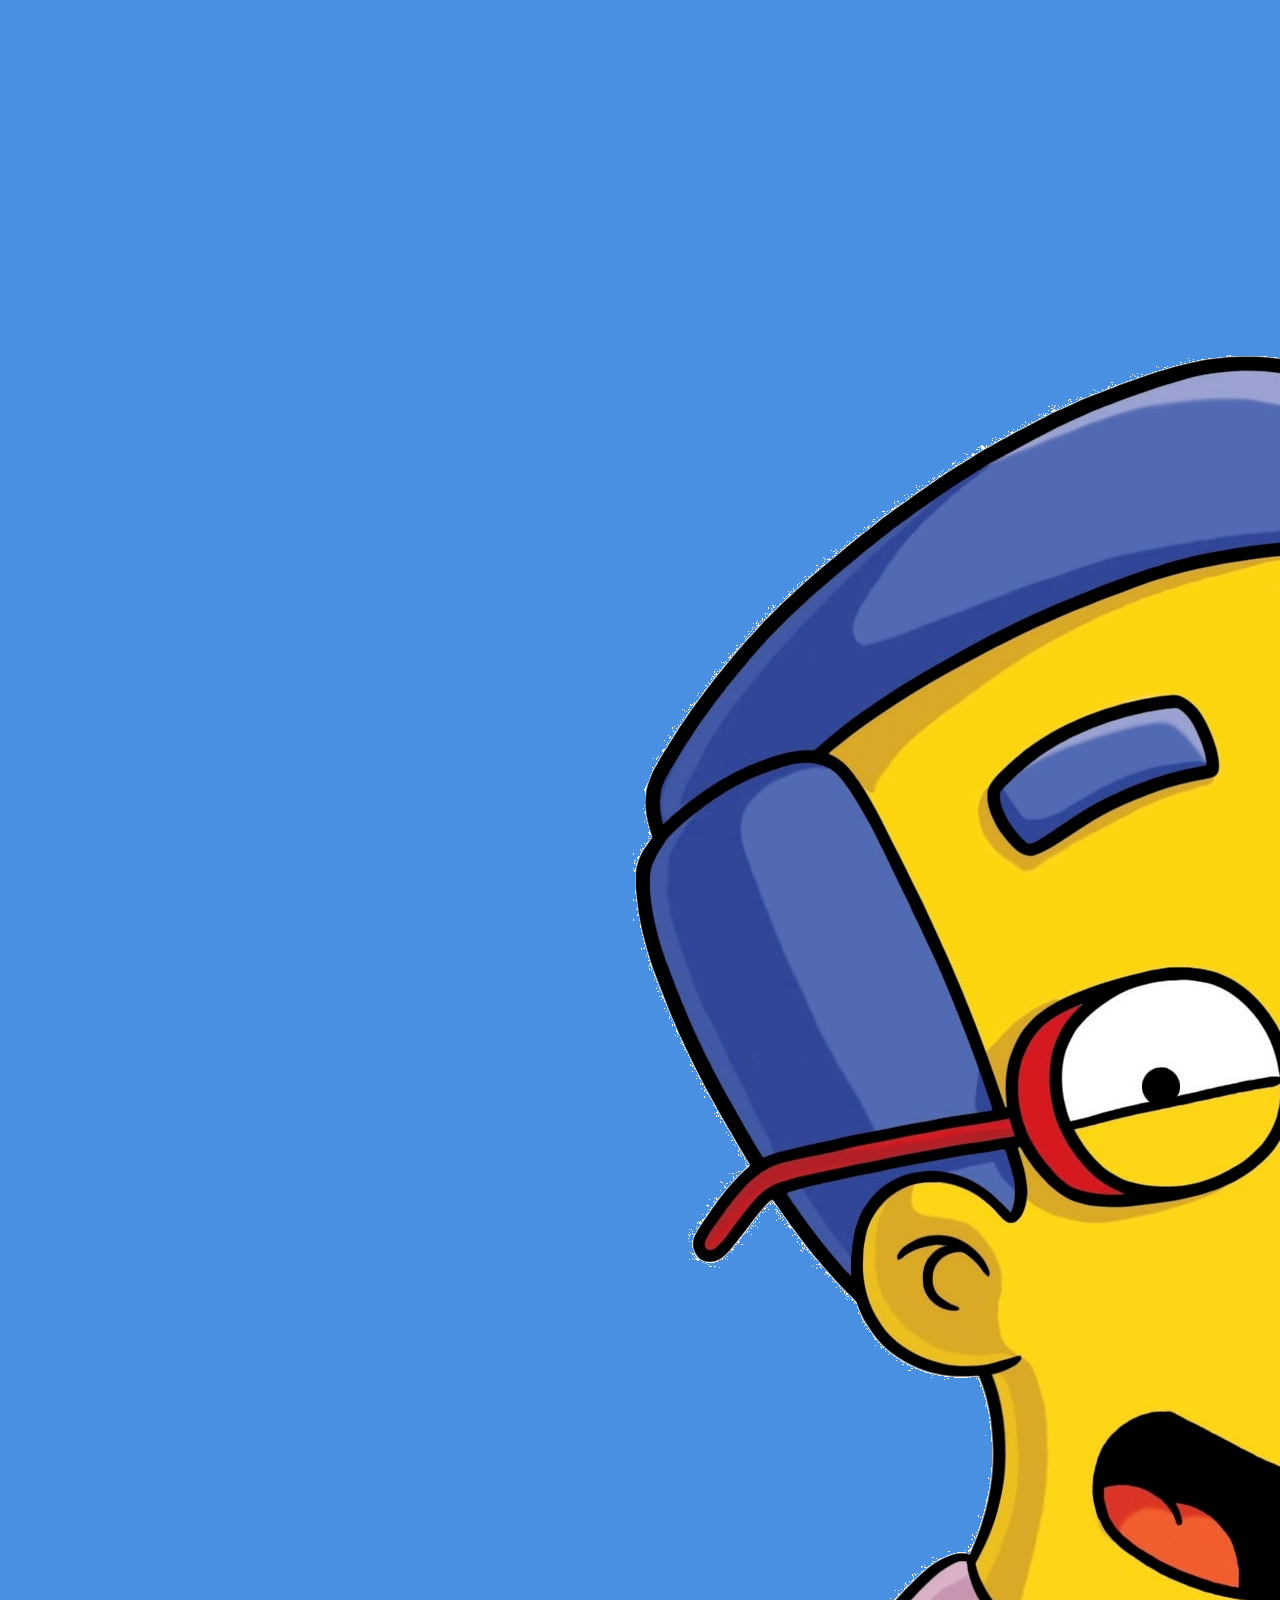
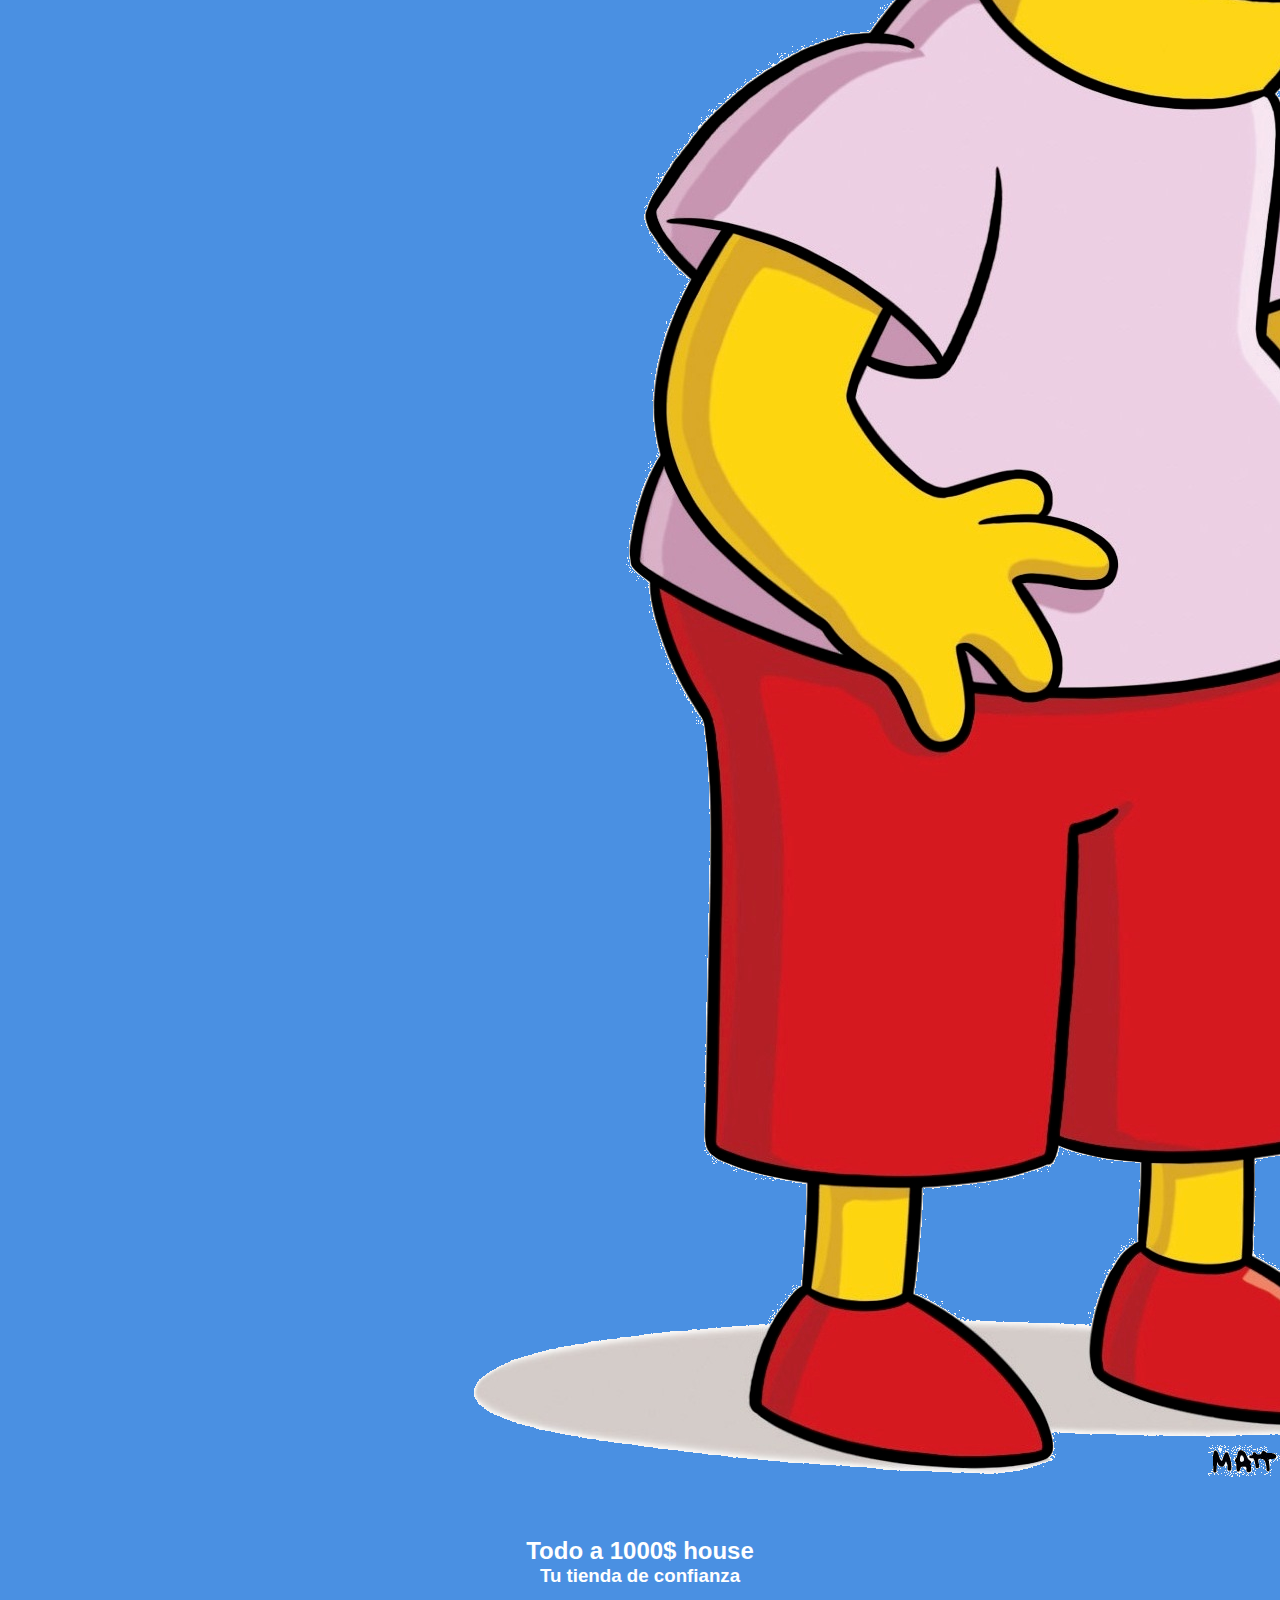
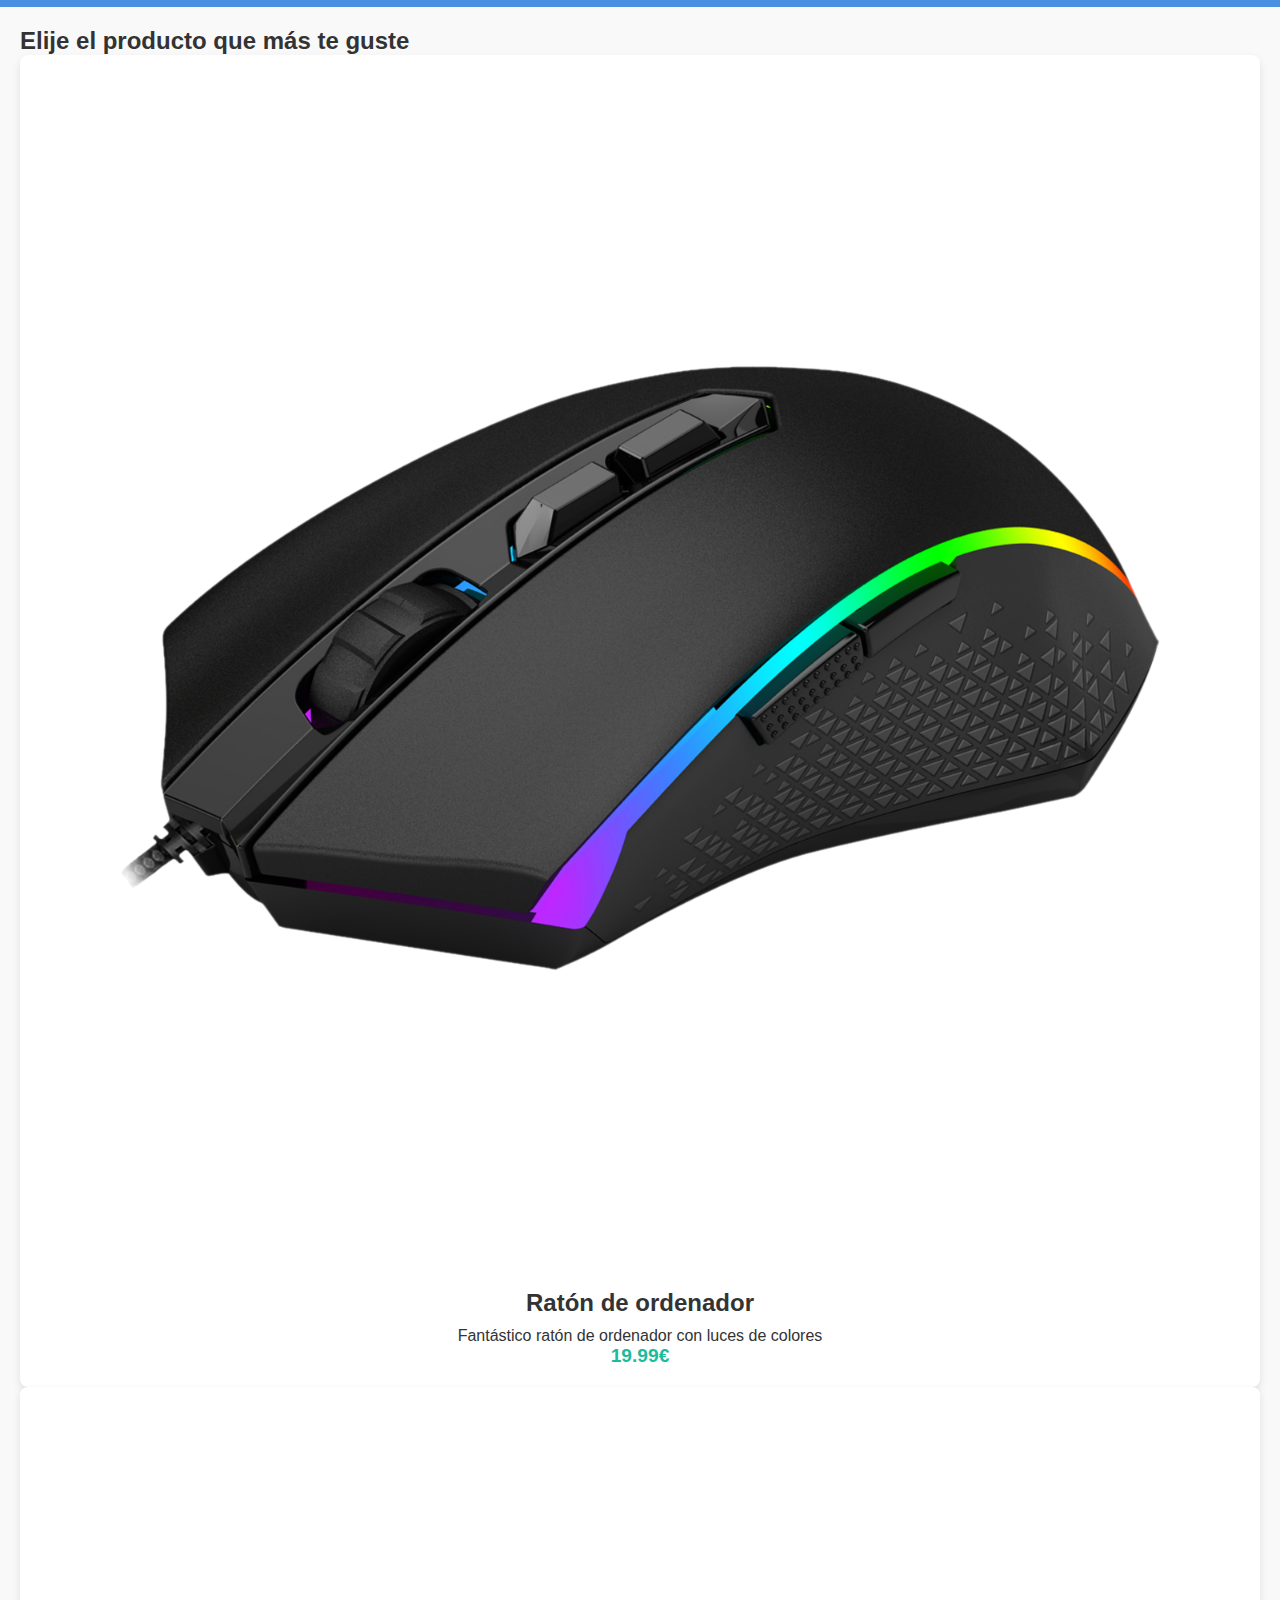
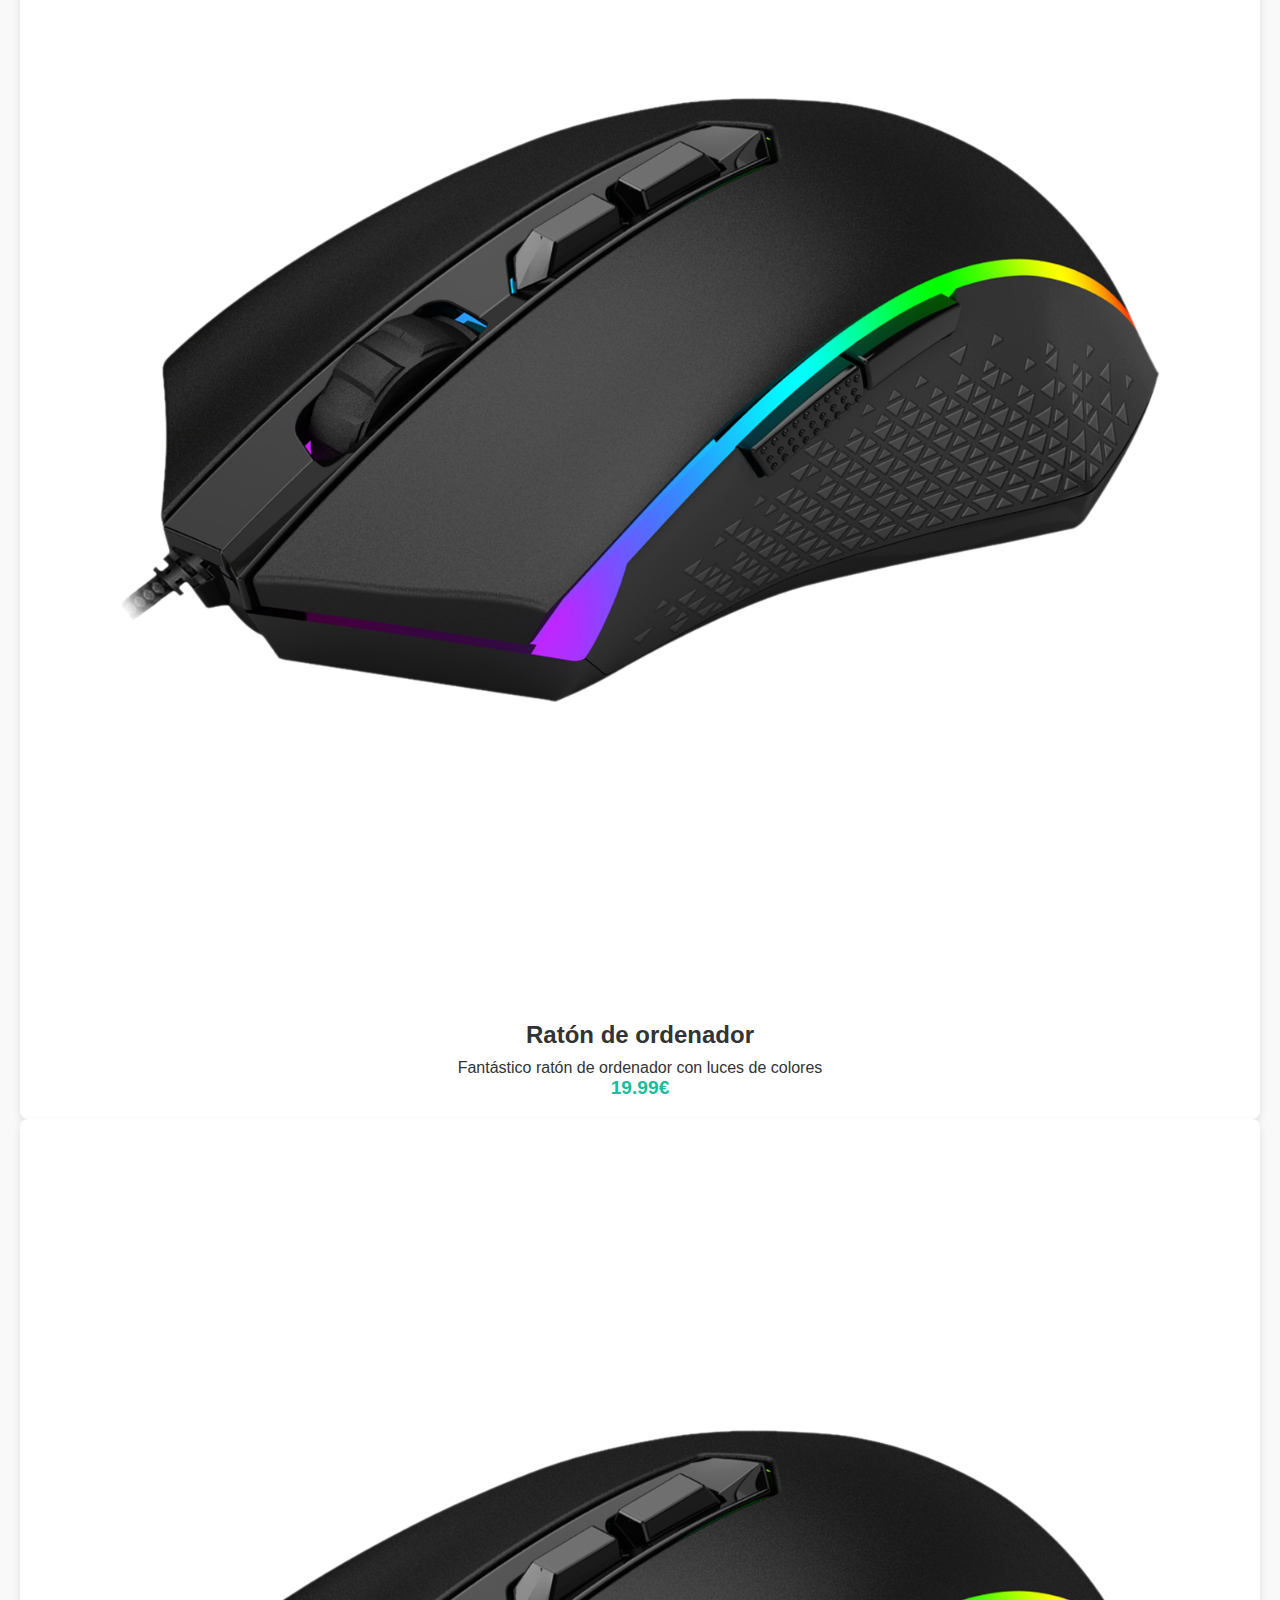
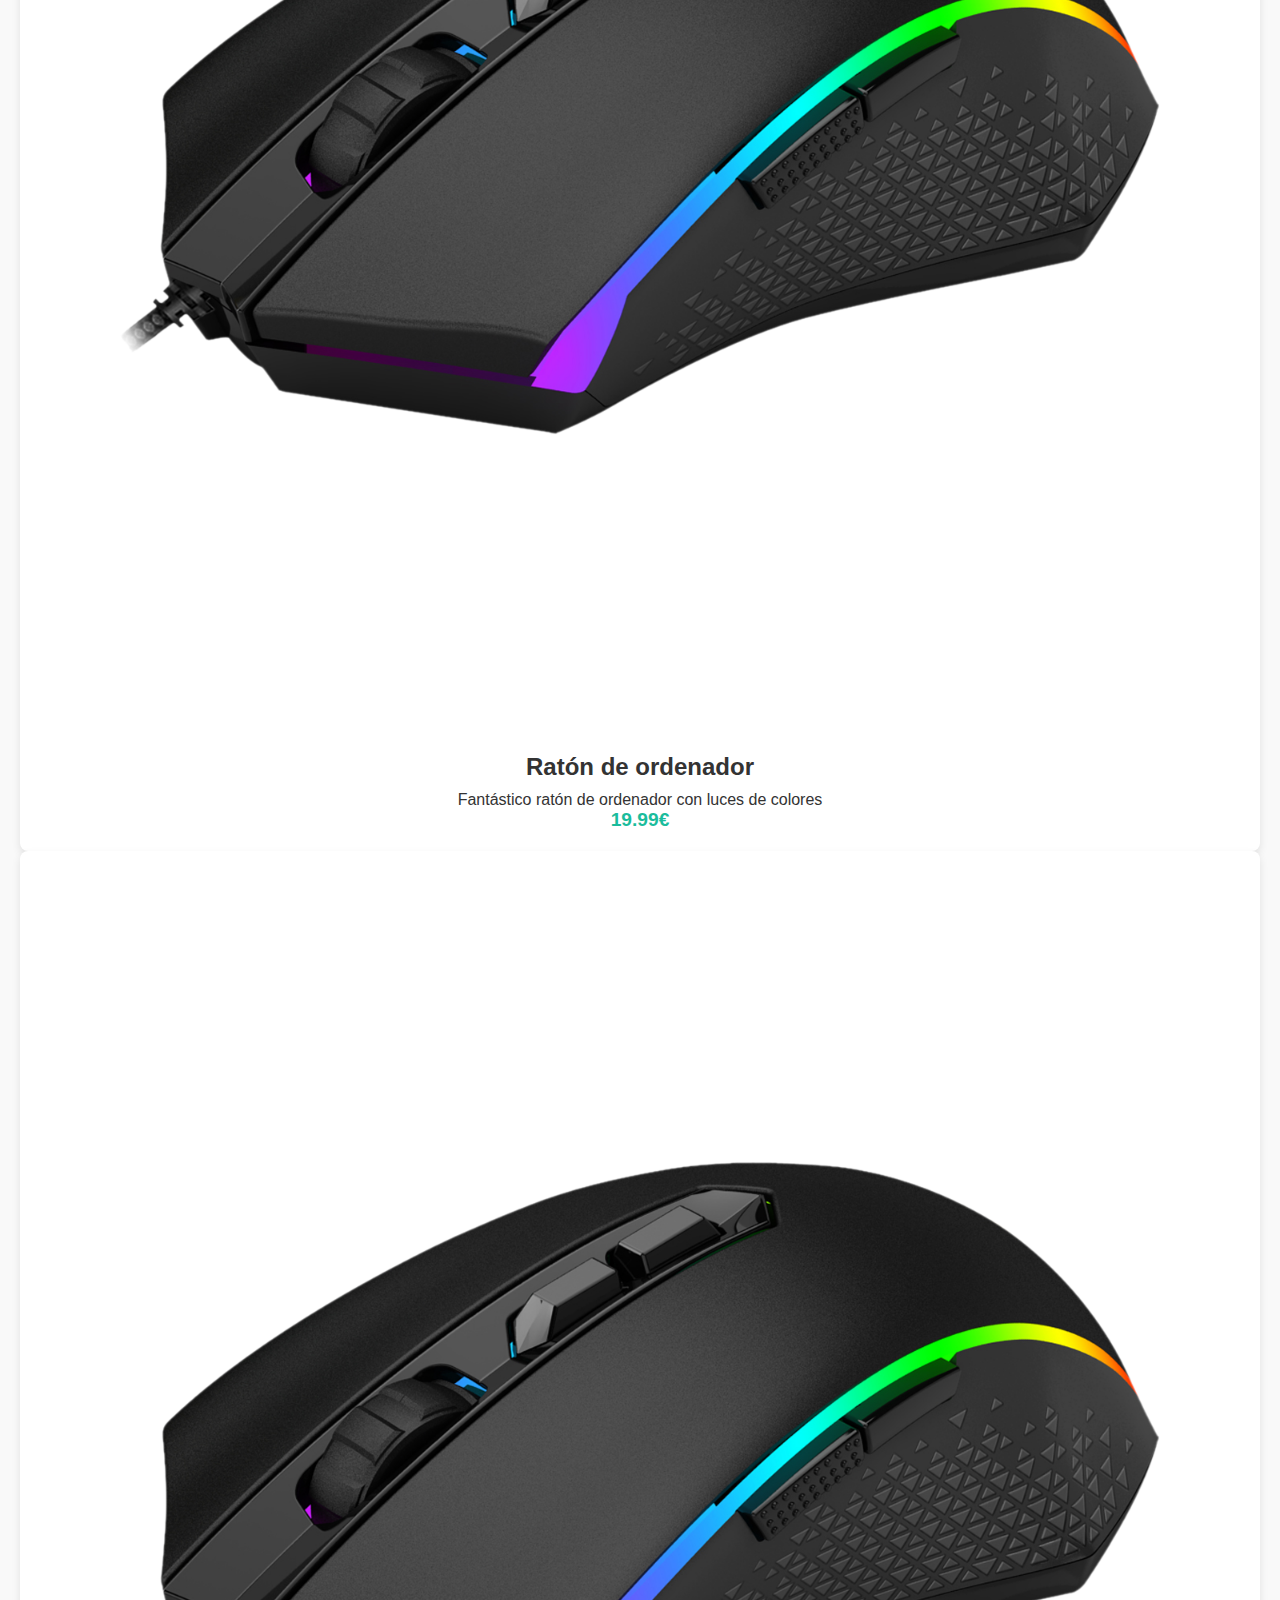
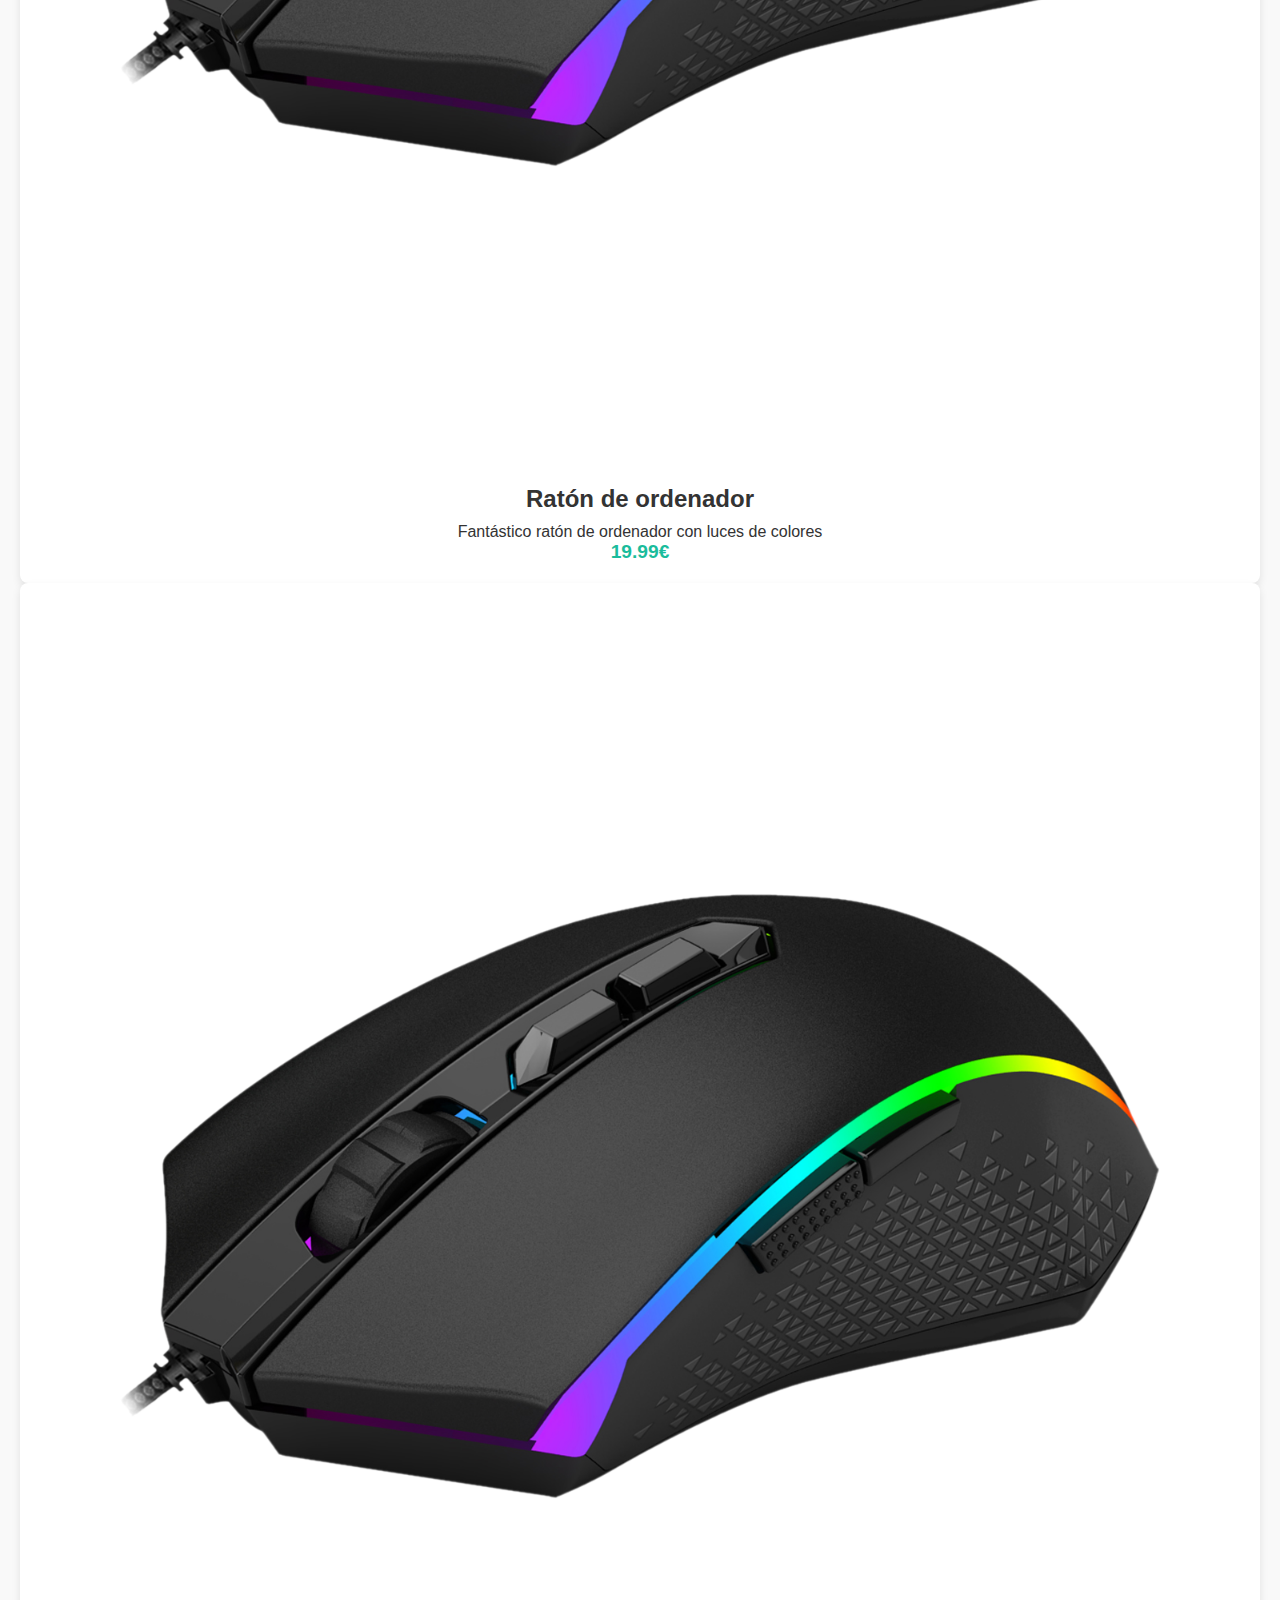
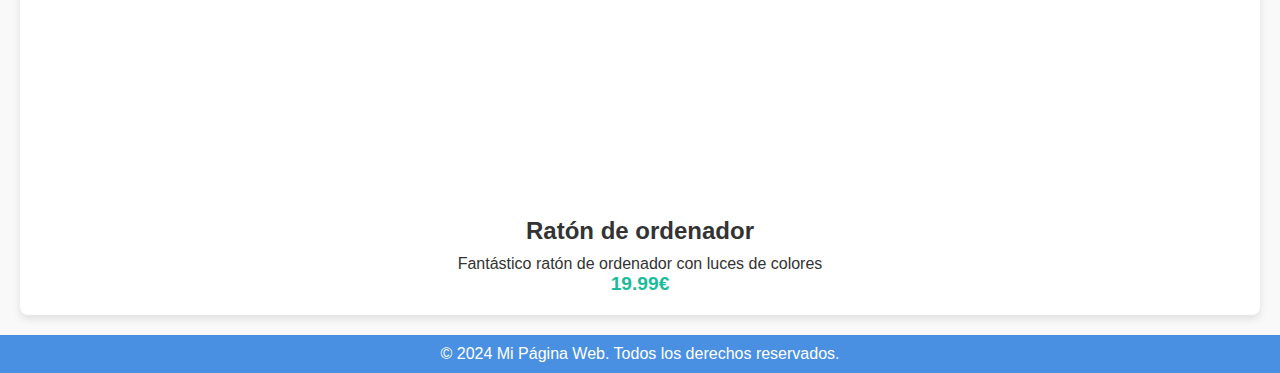
==== LENGUAJES DE MARCAS/Ejercicios Tema 2/Ejercicio 17/index.html @ 2459b244 "Actualizar carpeta" ====
<!DOCTYPE html>
<html lang="es">
<head>
    <meta charset="UTF-8">
    <meta name="author" content="Jose Antonio Lorente Moya">
    <title>Página Ejemplo</title>
    <link rel="stylesheet" href="Ejercicio 17 Tema 2.css">
</head>

<body>
    <header>
        <img src="milhouse.png" alt="milhouse">
        <h2>Todo a 1000$ house</h2>
        <h3>Tu tienda de confianza</h3>
    </header>

    <main>
        <h2>Elije el producto que más te guste</h2>

        <section class="productos"></section>

        <div class="producto">
            <img class="imagen-raton" src="mouse.png" alt="Ratón-de-ordenador">
            <h2 class="titulo-producto">Ratón de ordenador</h2>
            <p class="descripcion-producto">Fantástico ratón de ordenador con luces de colores</p>
            <p class="precio">19.99€</p>   
        </div>

        <div class="producto">
            <img class="imagen-raton" src="mouse.png" alt="Ratón-de-ordenador">
            <h2 class="titulo-producto">Ratón de ordenador</h2>
            <p class="descripcion-producto">Fantástico ratón de ordenador con luces de colores</p>
            <p class="precio">19.99€</p>           
        </div>

        <div class="producto">
            <img class="imagen-raton" src="mouse.png" alt="Ratón-de-ordenador">
            <h2 class="titulo-producto">Ratón de ordenador</h2>
            <p class="descripcion-producto">Fantástico ratón de ordenador con luces de colores</p>
            <p class="precio">19.99€</p>           
        </div>

        <div class="producto">
            <img class="imagen-raton" src="mouse.png" alt="Ratón-de-ordenador">
            <h2 class="titulo-producto">Ratón de ordenador</h2>
            <p class="descripcion-producto">Fantástico ratón de ordenador con luces de colores</p>
            <p class="precio">19.99€</p>          
        </div>

        <div class="producto">
            <img class="imagen-raton" src="mouse.png" alt="Ratón-de-ordenador">
            <h2 class="titulo-producto">Ratón de ordenador</h2>
            <p class="descripcion-producto">Fantástico ratón de ordenador con luces de colores</p>
            <p class="precio">19.99€</p>           
        </div>

    </section>

    </main>

    <footer>
        <p>© 2024 Mi Página Web. Todos los derechos reservados.</p>
    </footer>
</body>
---- LENGUAJES DE MARCAS/Ejercicios Tema 2/Ejercicio 17/Ejercicio 17 Tema 2.css ----
/* Reset básico */
* {
    margin: 0;
    padding: 0;
    box-sizing: border-box;
}

body {
    font-family: Arial, sans-serif;
    background-color: #f9f9f9;
    color: #333;
    display: flex;
    flex-direction: column;
    min-height: 100vh; /* Asegura que el contenido ocupe al menos la altura de la ventana */
}

/* Estilo para la cabecera */
header {
    background-color: #4a90e2; /* Azul claro */
    color: white;
    padding: 20px;
    text-align: center;
}

.logo-tienda {
    display: flex;
    align-items: center;
    justify-content: center;
    gap: 20px;
}

.logo-tienda img {
    width: 100px; /* Tamaño del logo */
}

header h1 {
    font-size: 2.5em;
}

/* Estilo para la sección principal */
main {
    flex: 1; /* Ocupa todo el espacio disponible */
    padding: 20px;
}

.productos {
    display: grid;
    grid-template-columns: repeat(4, 1fr); /* Crea 4 columnas */
    gap: 20px;
}

.producto {
    background-color: white;
    padding: 20px;
    text-align: center;
    border-radius: 8px;
    box-shadow: 0 4px 8px rgba(0, 0, 0, 0.1); /* Sombra para darle efecto */
}

.producto img {
    width: 100%;
    height: auto;
    border-radius: 5px;
}

.producto h2 {
    font-size: 1.5em;
    margin: 10px 0;
}

.producto .precio {
    font-size: 1.2em;
    color: #1abc9c; /* Verde para resaltar el precio */
    font-weight: bold;
}

/* Estilo para el pie de página */
footer {
    background-color: #4a90e2;
    color: white;
    text-align: center;
    padding: 10px 0;
    position: relative;
    width: 100%;
    bottom: 0;
}
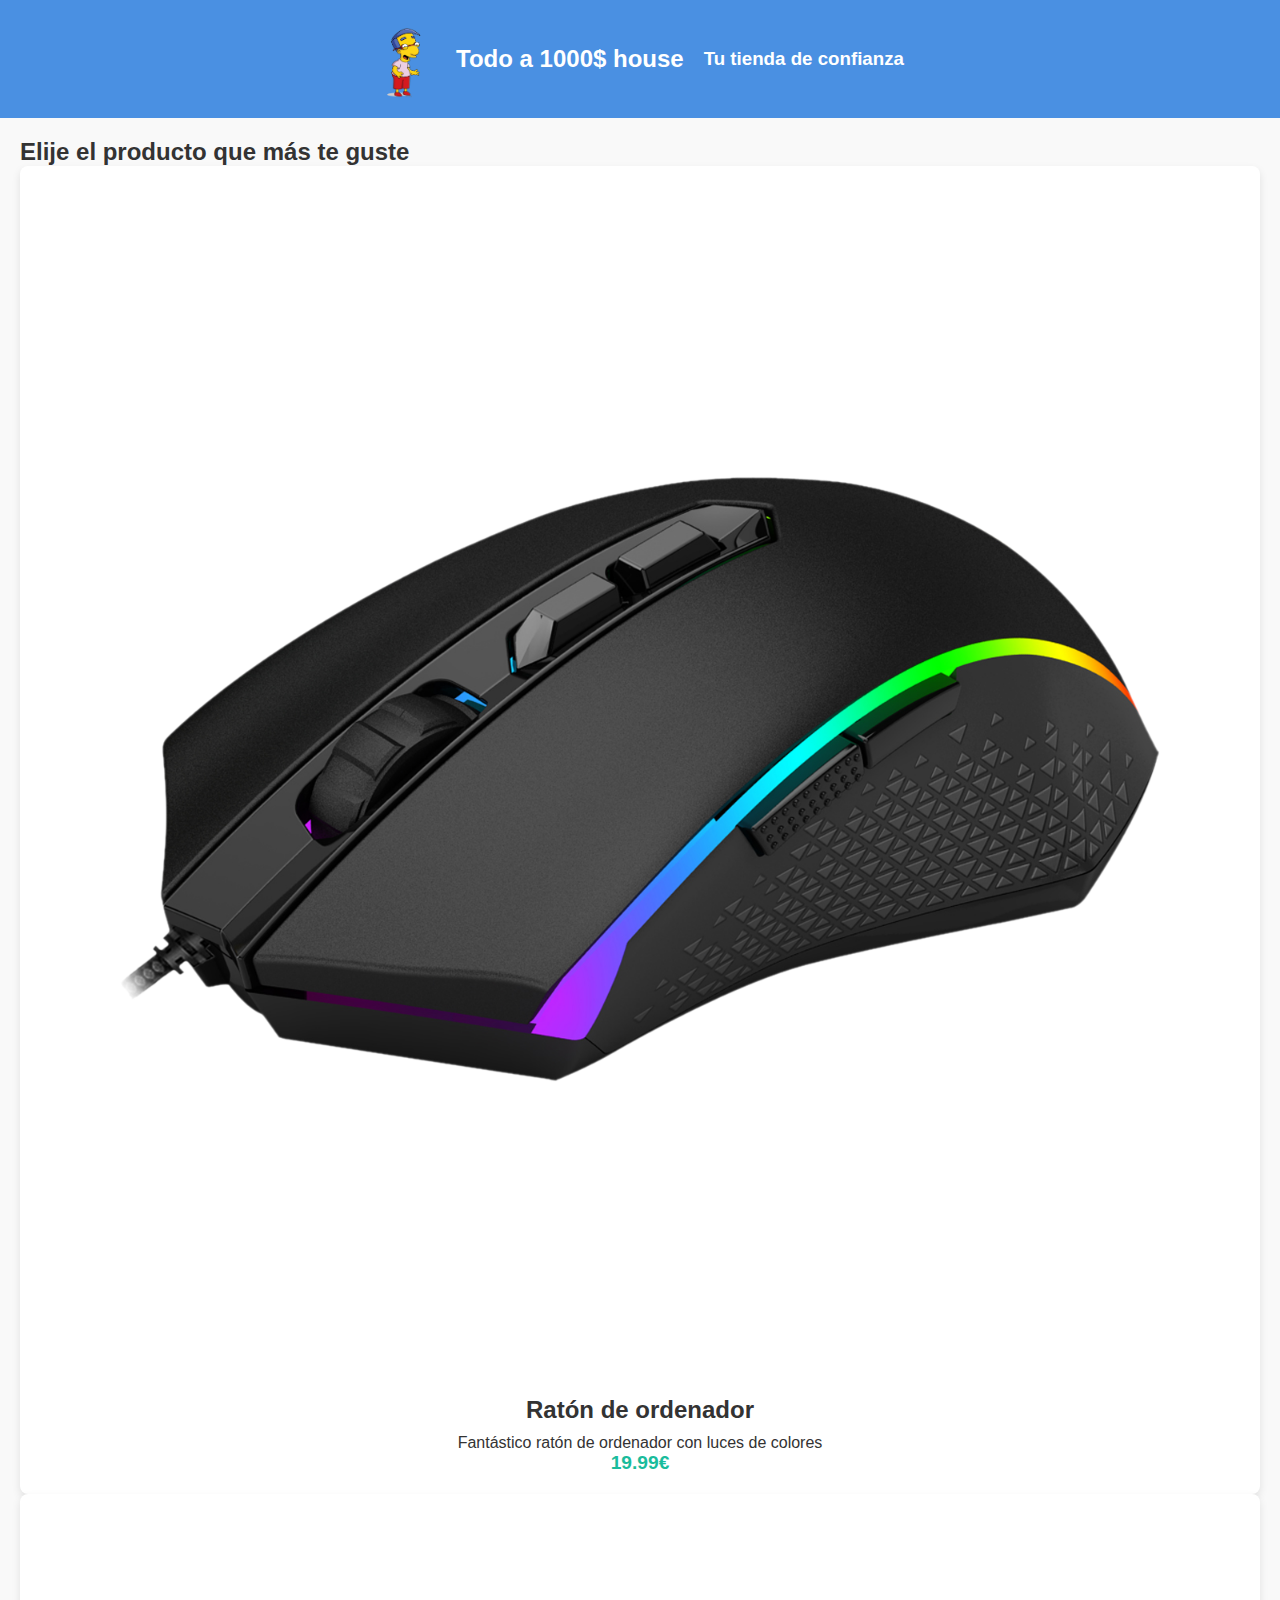
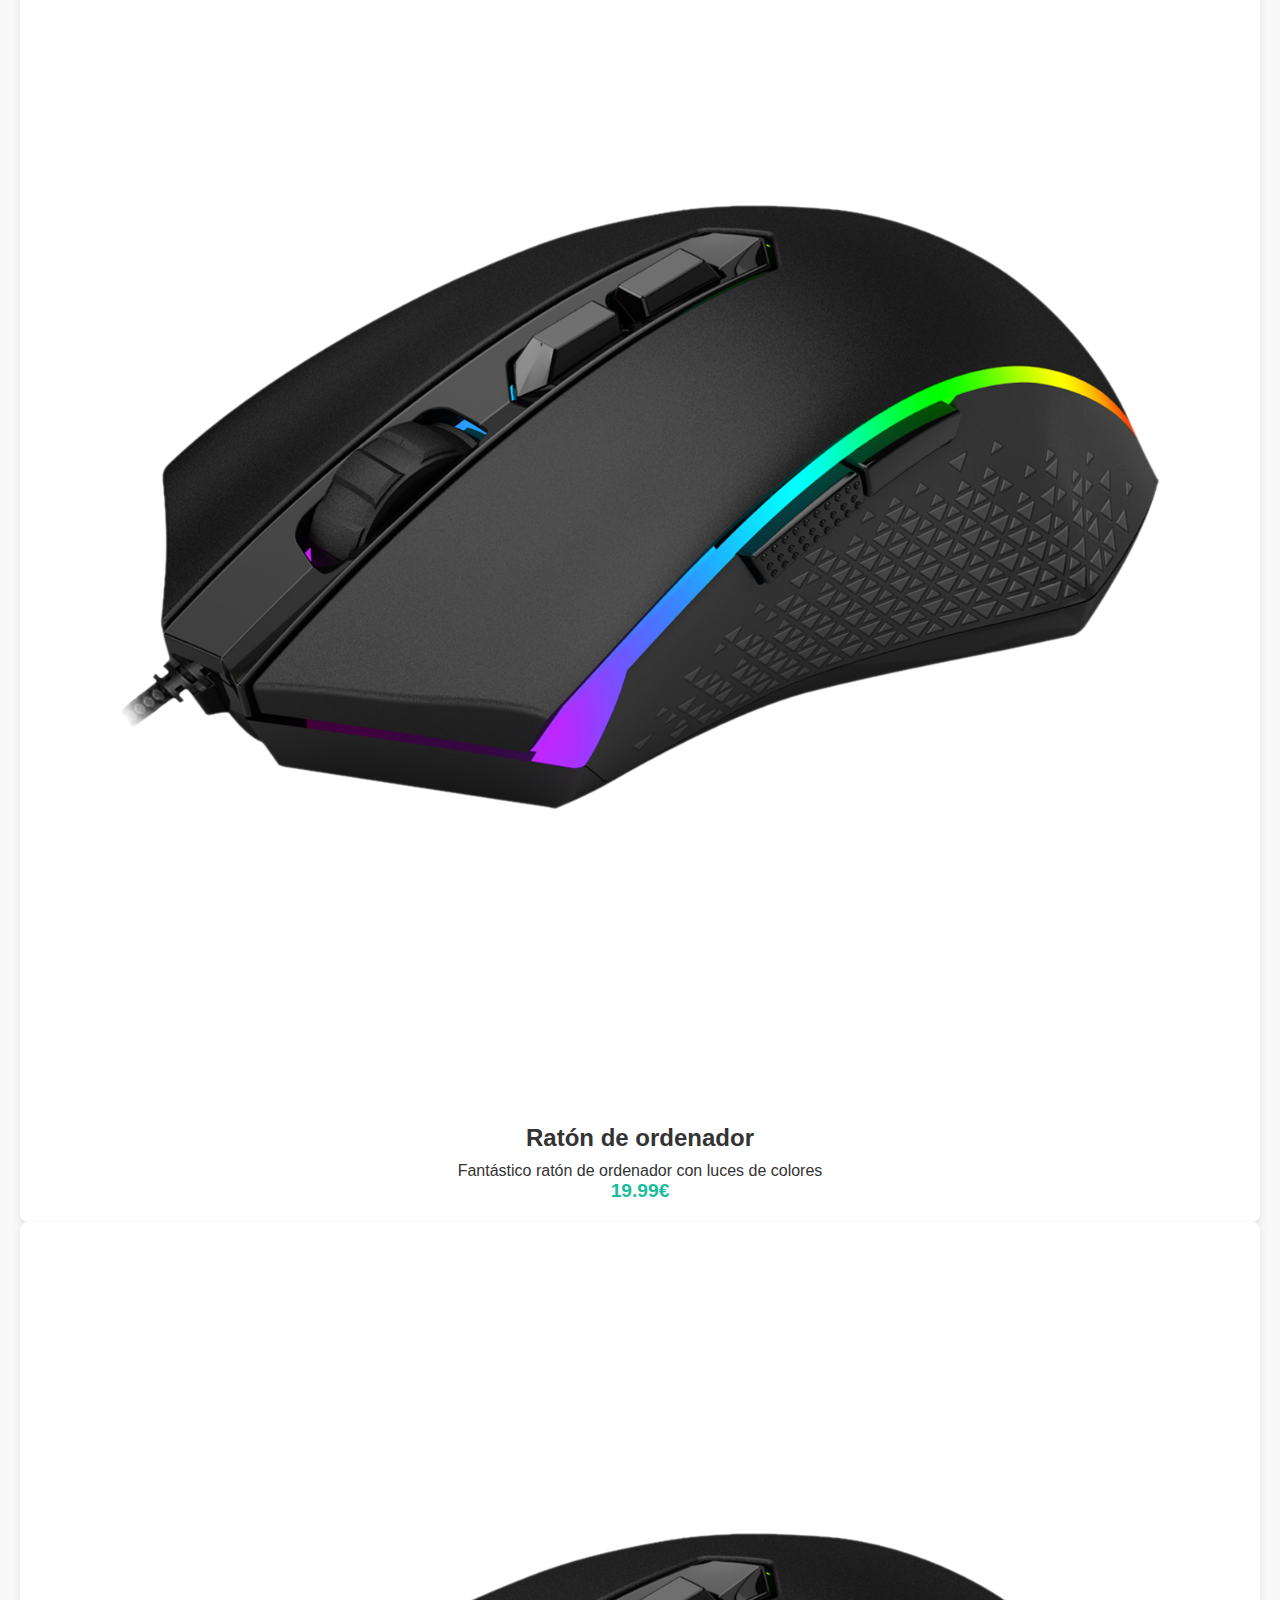
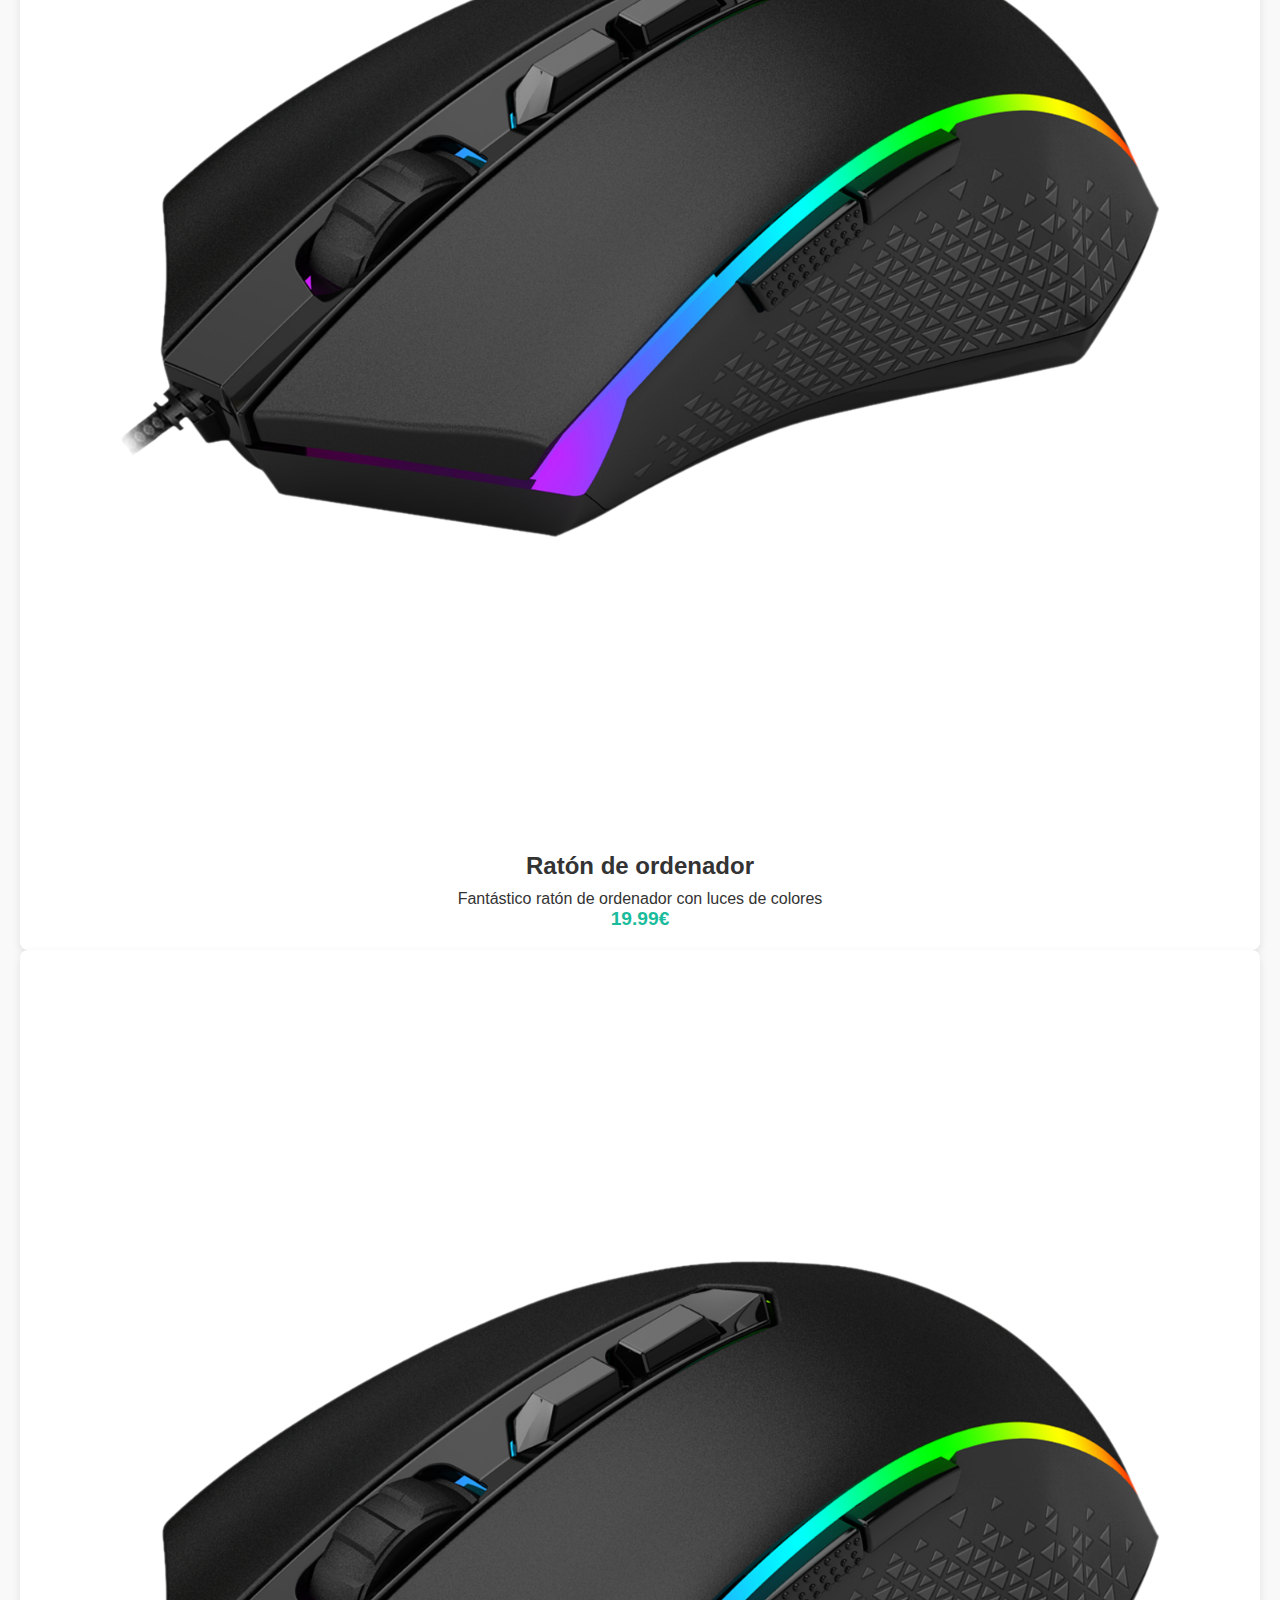
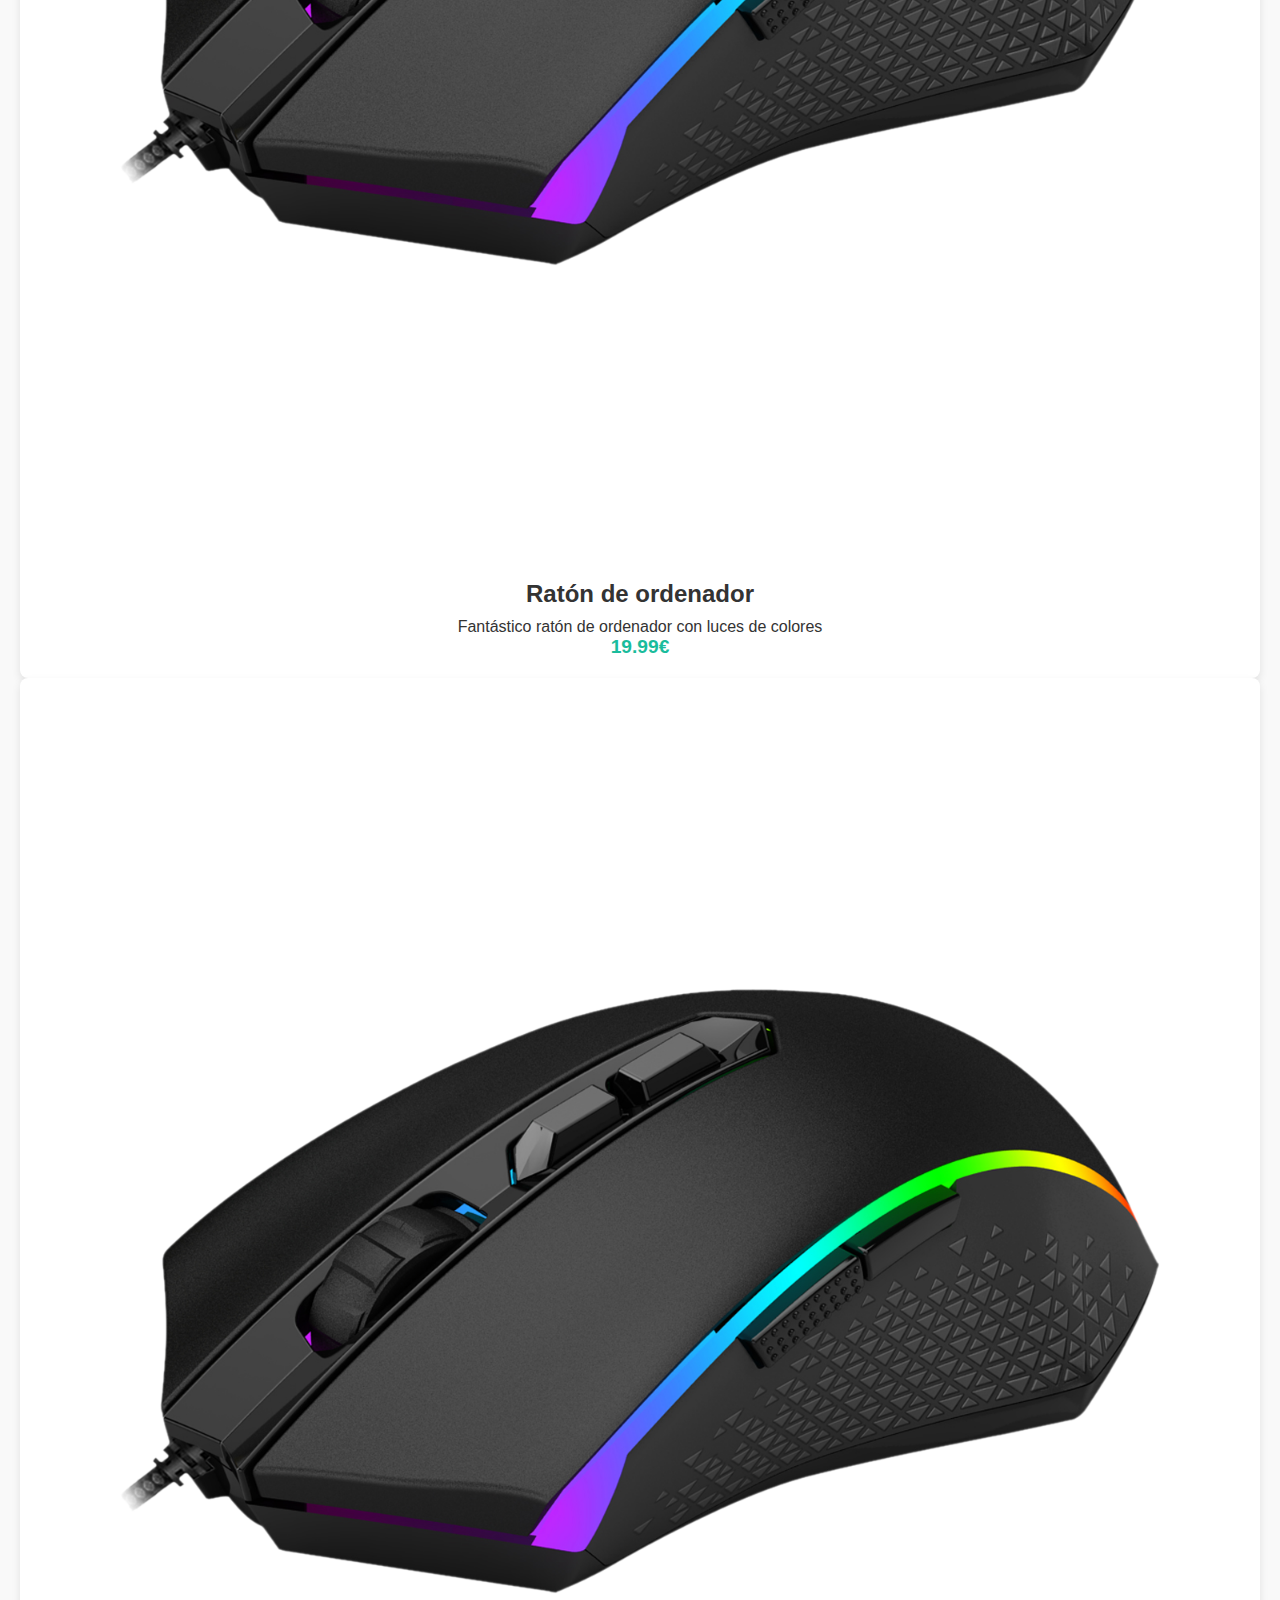
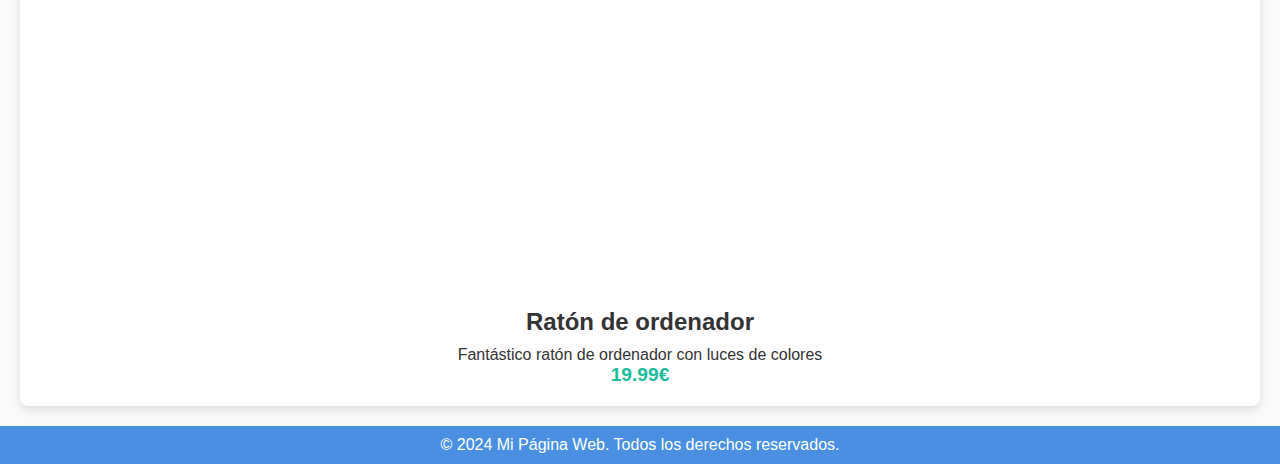
==== commit 24f5698f: "AFNJASFJ" ====
--- a/LENGUAJES DE MARCAS/Ejercicios Tema 2/Ejercicio 17/index.html
+++ b/LENGUAJES DE MARCAS/Ejercicios Tema 2/Ejercicio 17/index.html
@@ -9,11 +9,13 @@
 
 <body>
     <header>
+        <div class="logo-tienda">
         <img src="milhouse.png" alt="milhouse">
         <h2>Todo a 1000$ house</h2>
         <h3>Tu tienda de confianza</h3>
     </header>
-
+    </div>
+    
     <main>
         <h2>Elije el producto que más te guste</h2>
 
--- a/LENGUAJES DE MARCAS/Ejercicios Tema 2/Ejercicio 17/Ejercicio 17 Tema 2.css
+++ b/LENGUAJES DE MARCAS/Ejercicios Tema 2/Ejercicio 17/Ejercicio 17 Tema 2.css
@@ -22,15 +22,24 @@
     text-align: center;
 }
 
-.logo-tienda {
+img {
     display: flex;
     align-items: center;
     justify-content: center;
     gap: 20px;
 }
 
+.logo-tienda {
+    display: flex;
+    align-items: center;
+    justify-content: center;
+    gap: 20px;
+
+}
+
 .logo-tienda img {
-    width: 100px; /* Tamaño del logo */
+    width: 60px; /* Tamaño del logo */
+
 }
 
 header h1 {
